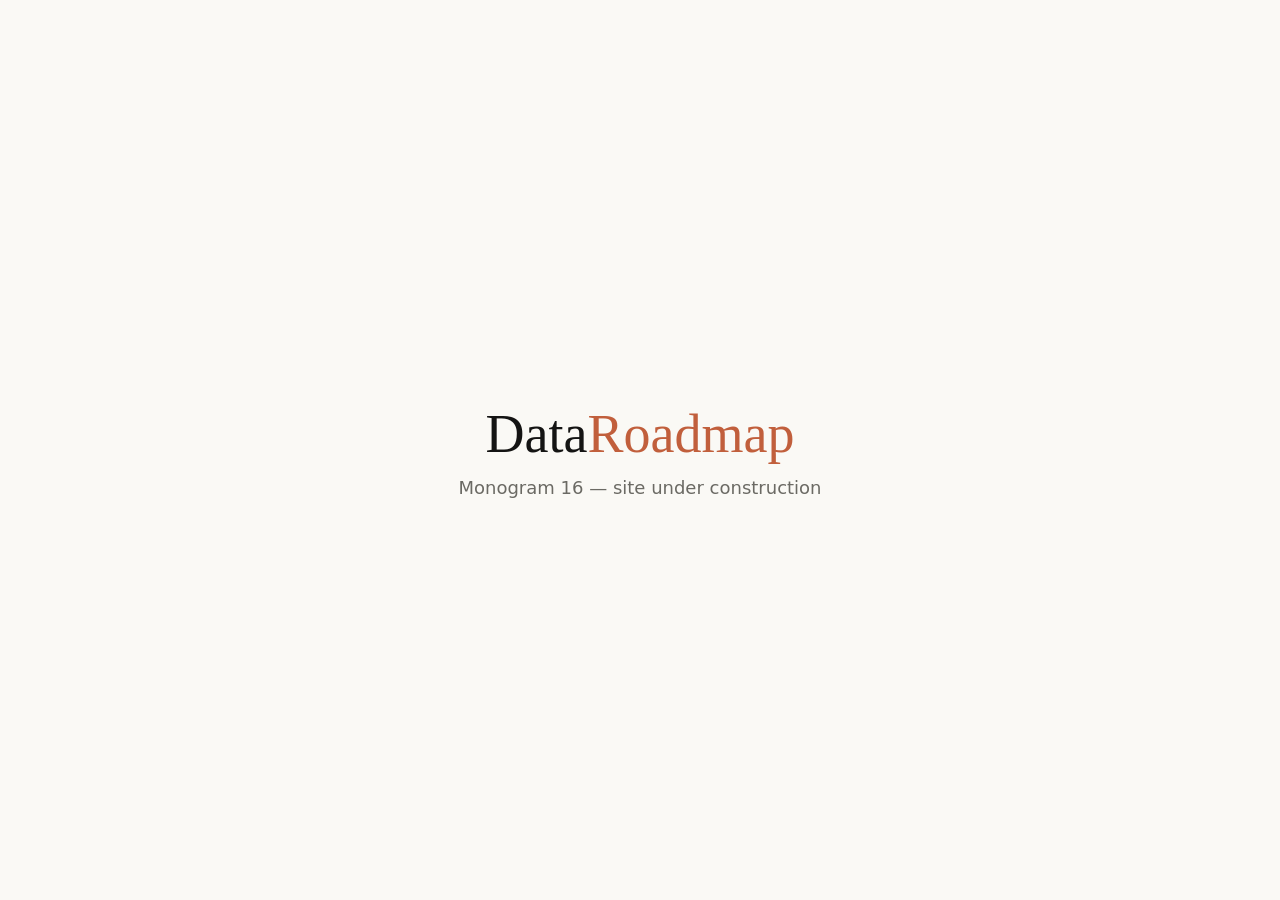
==== index.html @ 4e62c5b9 "First page" ====
<!DOCTYPE html>
<html lang="en">
<head>
  <meta charset="utf-8">
  <meta name="viewport" content="width=device-width, initial-scale=1">
  <title>DataRoadmap</title>
  <style>
    body { margin:0; background:#faf9f5; color:#141413; min-height:100vh;
           display:grid; place-items:center; text-align:center;
           font-family:"Segoe UI", system-ui, sans-serif; }
    h1 { font-family:Georgia, serif; font-weight:500; font-size:54px; margin:0 0 12px; }
    span { color:#c15f3c; }
    p { color:#6b6a64; font-size:18px; margin:0; }
  </style>
</head>
<body>
  <main>
    <h1>Data<span>Roadmap</span></h1>
    <p>Monogram 16 — site under construction</p>
  </main>
</body>
</html>
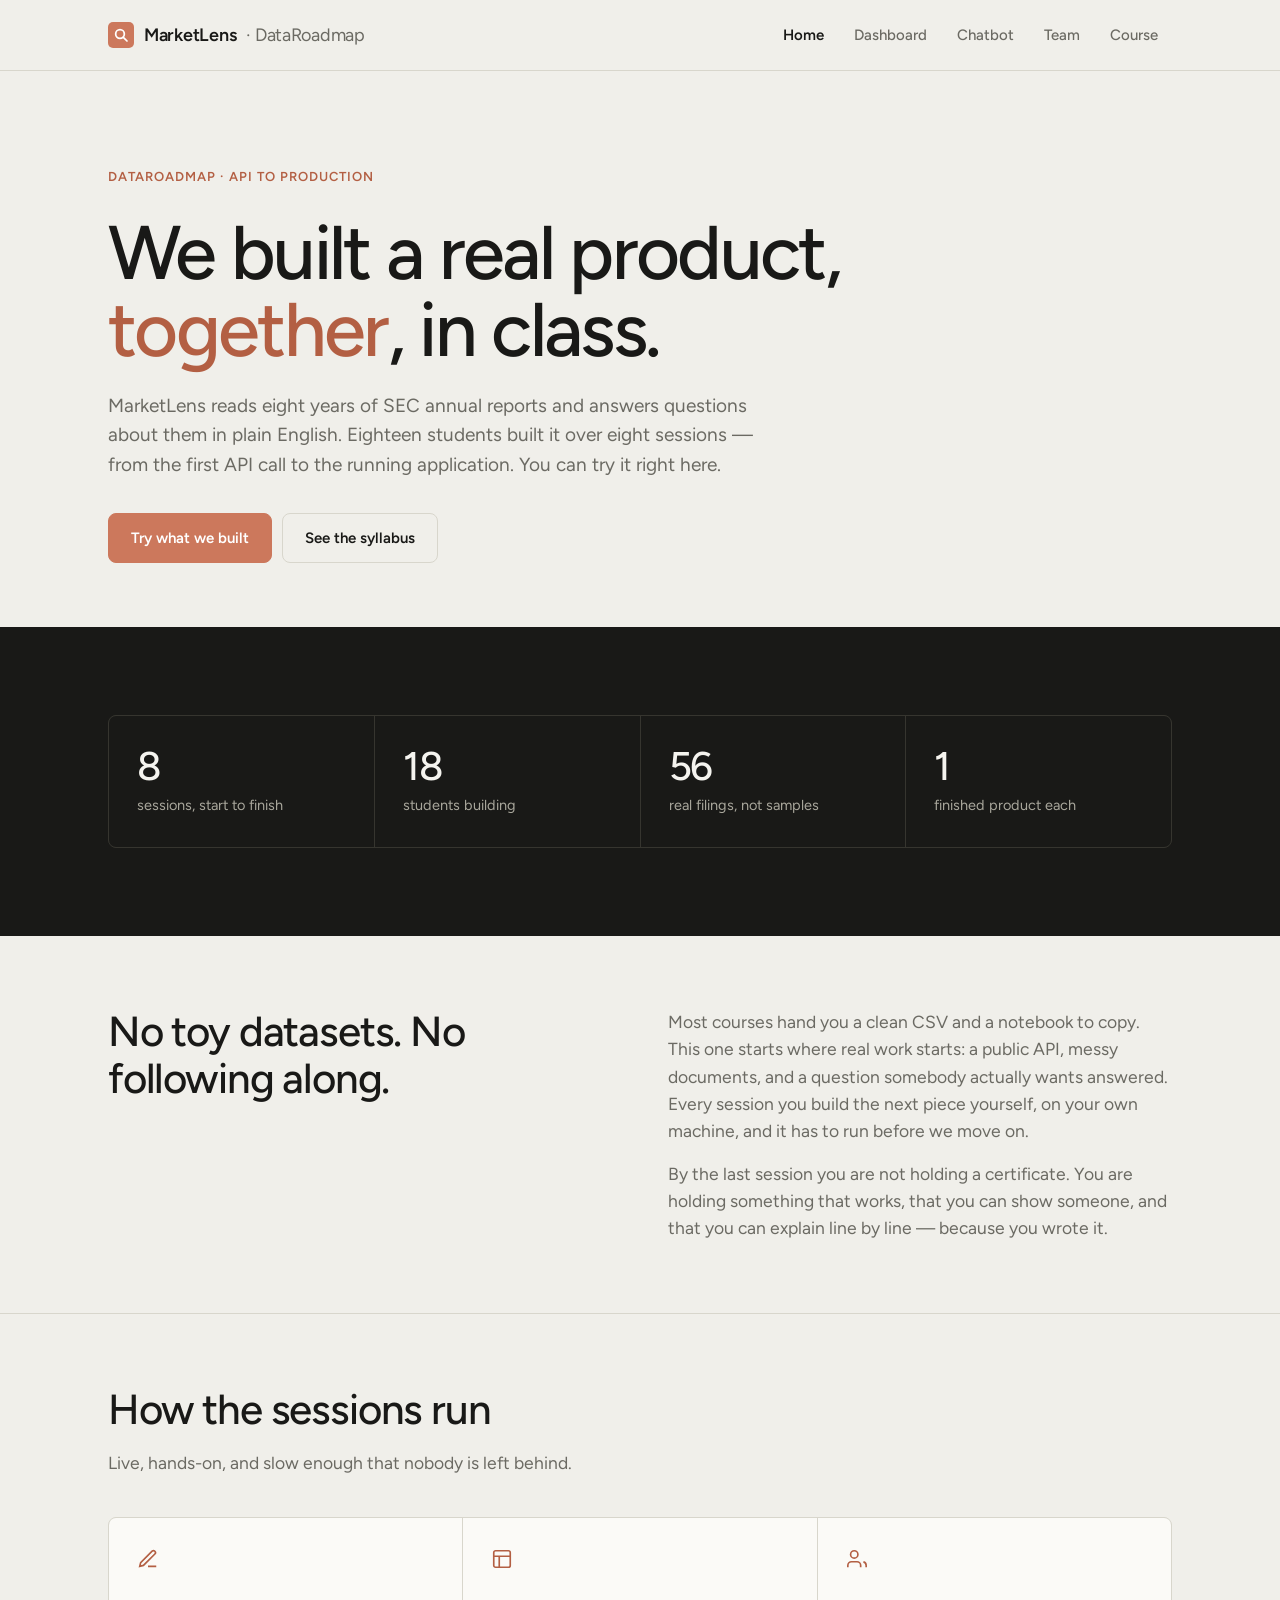
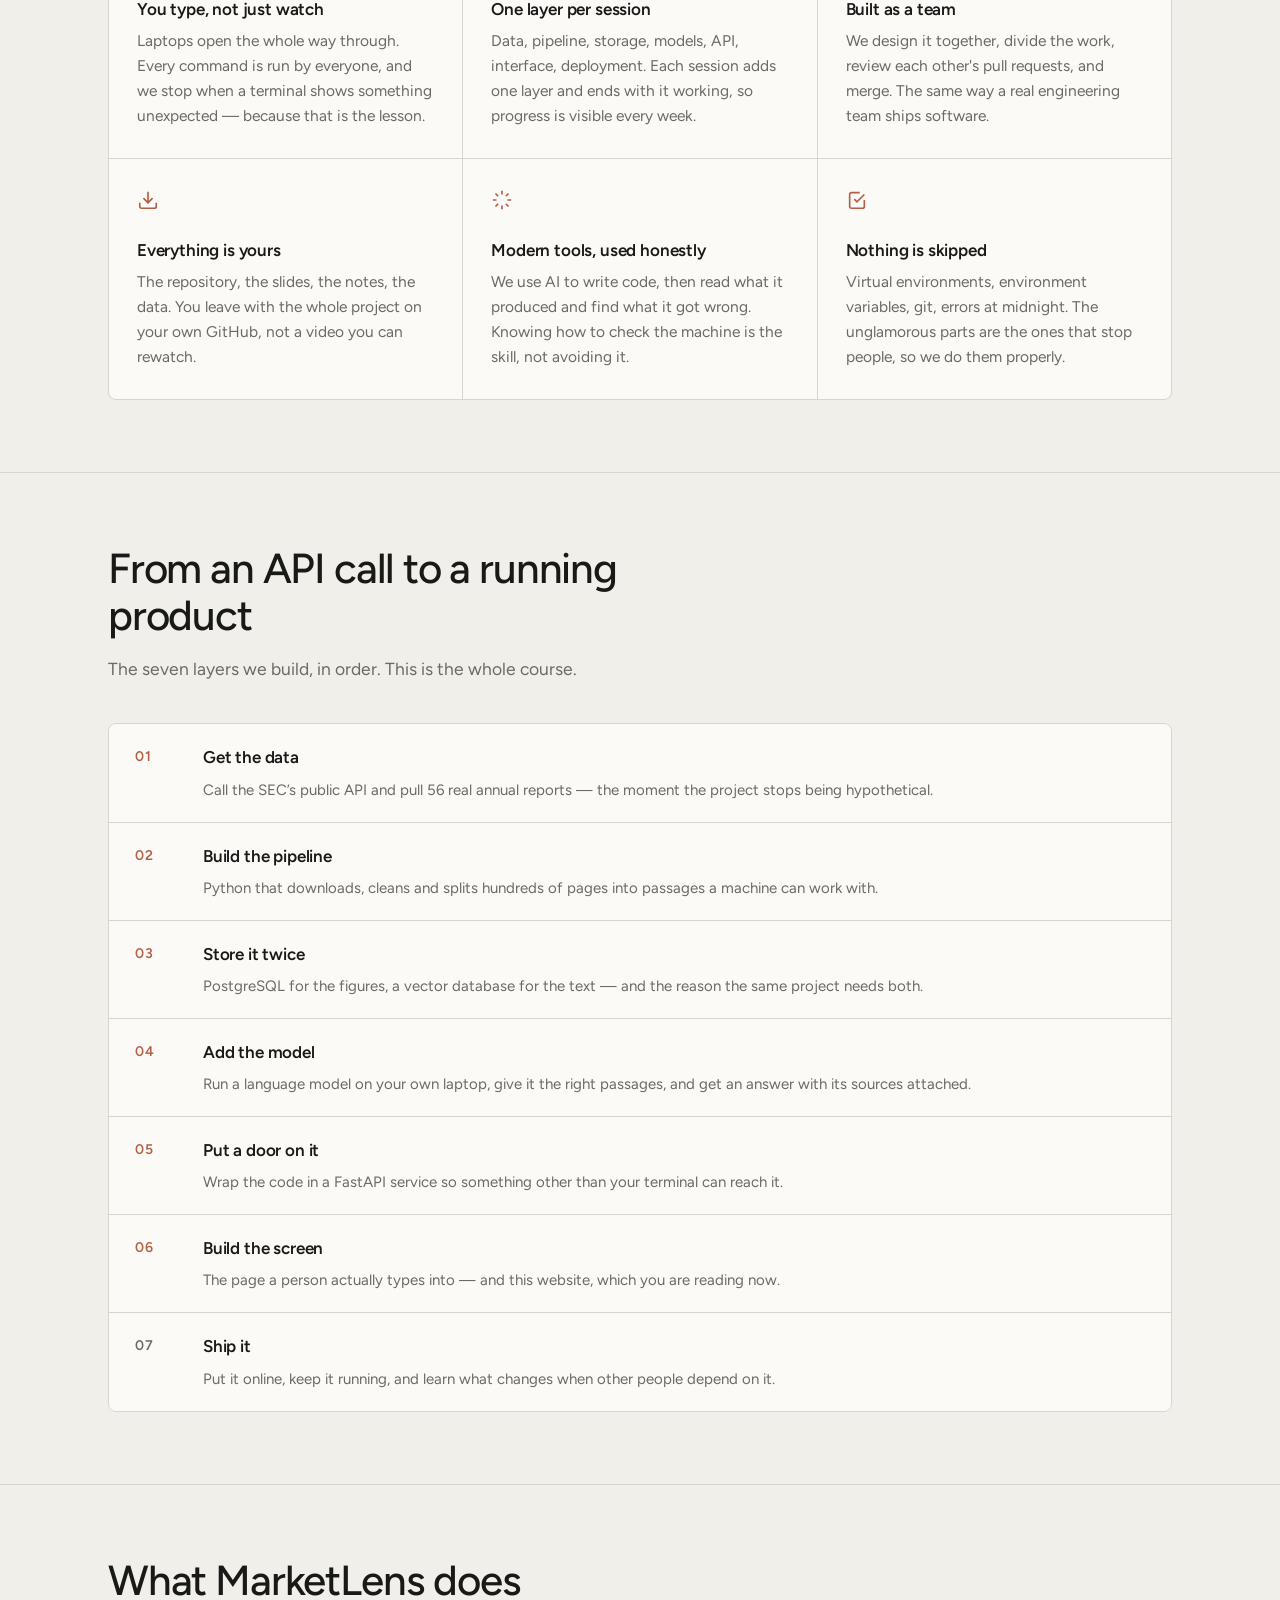
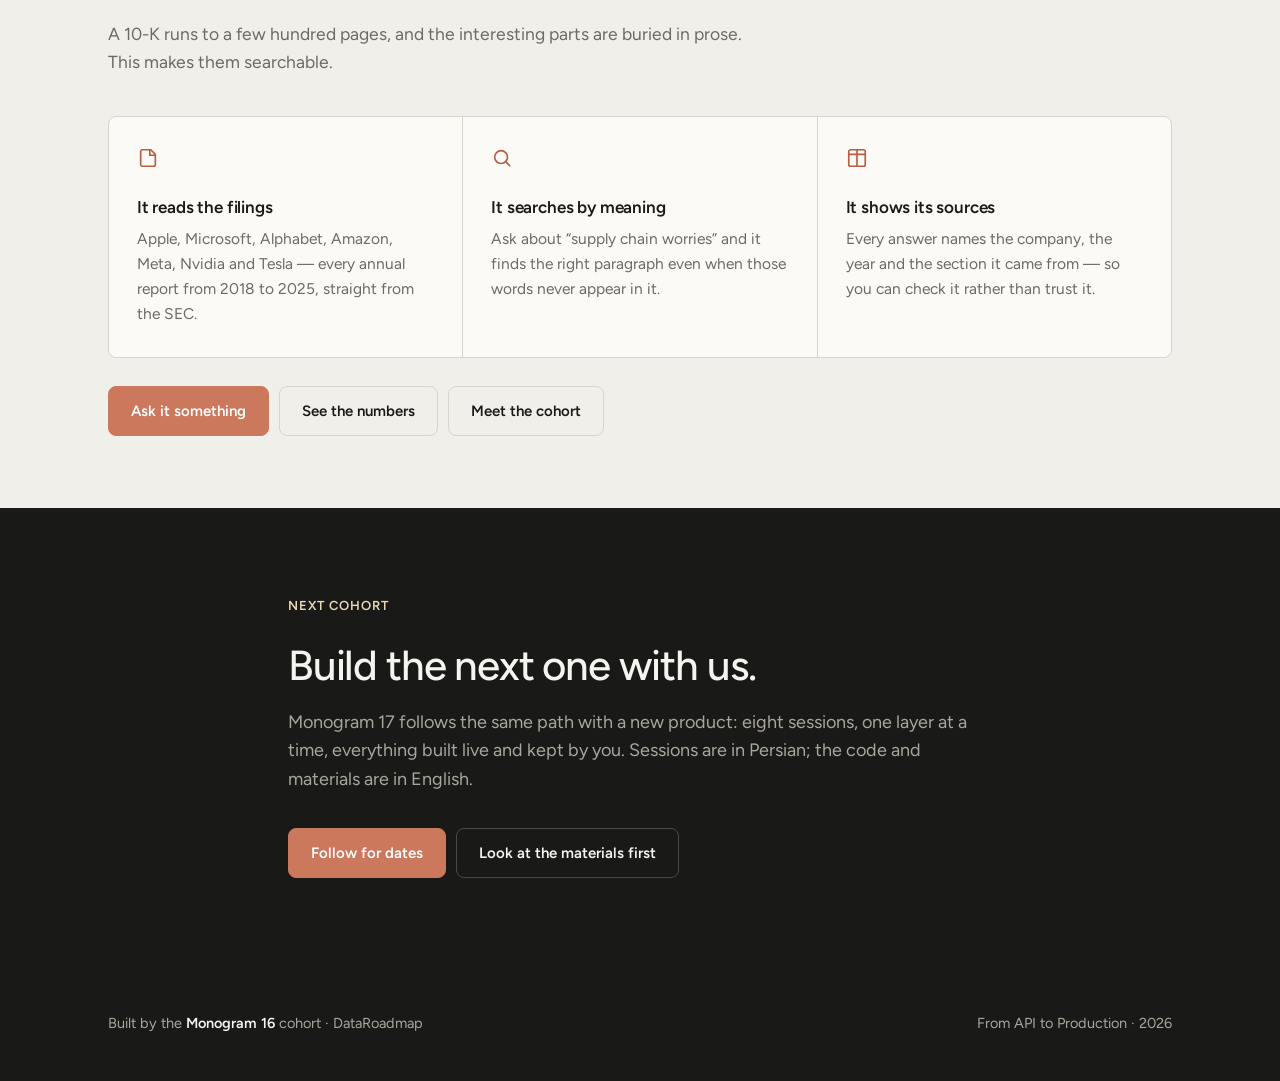
==== commit 2c8d7405: "The MarketLens site" ====
--- a/index.html
+++ b/index.html
@@ -3,20 +3,182 @@
 <head>
   <meta charset="utf-8">
   <meta name="viewport" content="width=device-width, initial-scale=1">
-  <title>DataRoadmap</title>
+  <title>MarketLens · Built in class at DataRoadmap</title>
+  <meta name="description" content="MarketLens answers questions about SEC 10-K filings in plain English. It was built session by session, together, by the Monogram 16 cohort of API to Production at DataRoadmap.">
+  <link rel="preconnect" href="https://fonts.gstatic.com" crossorigin>
+  <link rel="stylesheet" href="https://fonts.googleapis.com/css2?family=Figtree:wght@400;500;600;700&display=swap">
+  <link rel="stylesheet" href="assets/styles.css">
   <style>
-    body { margin:0; background:#faf9f5; color:#141413; min-height:100vh;
-           display:grid; place-items:center; text-align:center;
-           font-family:"Segoe UI", system-ui, sans-serif; }
-    h1 { font-family:Georgia, serif; font-weight:500; font-size:54px; margin:0 0 12px; }
-    span { color:#c15f3c; }
-    p { color:#6b6a64; font-size:18px; margin:0; }
+    .band .card .stat { color: var(--on-dark); }
+    .band .card .stat-label { color: var(--on-dark-muted); }
+    .split { display: grid; grid-template-columns: 1fr 1fr; gap: 56px; align-items: start; }
+    @media (max-width: 860px) { .split { grid-template-columns: 1fr; gap: 32px; } }
   </style>
 </head>
-<body>
-  <main>
-    <h1>Data<span>Roadmap</span></h1>
-    <p>Monogram 16 — site under construction</p>
-  </main>
+<body data-page="home">
+<div id="nav"></div>
+
+<header class="hero">
+  <div class="wrap">
+    <span class="eyebrow">DataRoadmap · API to Production</span>
+    <h1>We built a real product, <em>together</em>, in class.</h1>
+    <p class="lead">
+      MarketLens reads eight years of SEC annual reports and answers questions about them
+      in plain English. Eighteen students built it over eight sessions — from the first
+      API call to the running application. You can try it right here.
+    </p>
+    <div class="btns">
+      <a class="btn primary" href="chat.html">Try what we built</a>
+      <a class="btn" href="materials.html">See the syllabus</a>
+    </div>
+  </div>
+</header>
+
+<section class="band">
+  <div class="wrap">
+    <div class="grid four">
+      <div class="card"><p class="stat">8</p><p class="stat-label">sessions, start to finish</p></div>
+      <div class="card"><p class="stat">18</p><p class="stat-label">students building</p></div>
+      <div class="card"><p class="stat">56</p><p class="stat-label">real filings, not samples</p></div>
+      <div class="card"><p class="stat">1</p><p class="stat-label">finished product each</p></div>
+    </div>
+  </div>
+</section>
+
+<section class="section plain">
+  <div class="wrap">
+    <div class="split">
+      <div>
+        <h2>No toy datasets. No following along.</h2>
+      </div>
+      <div>
+        <p class="lead" style="font-size:17.5px">
+          Most courses hand you a clean CSV and a notebook to copy. This one starts where
+          real work starts: a public API, messy documents, and a question somebody actually
+          wants answered. Every session you build the next piece yourself, on your own
+          machine, and it has to run before we move on.
+        </p>
+        <p class="lead" style="font-size:17.5px;margin-top:16px">
+          By the last session you are not holding a certificate. You are holding something
+          that works, that you can show someone, and that you can explain line by line —
+          because you wrote it.
+        </p>
+      </div>
+    </div>
+  </div>
+</section>
+
+<section class="section">
+  <div class="wrap">
+    <div class="section-head">
+      <h2>How the sessions run</h2>
+      <p>Live, hands-on, and slow enough that nobody is left behind.</p>
+    </div>
+
+    <div class="grid three">
+      <div class="card">
+        <div class="card-icon"><svg viewBox="0 0 24 24"><path d="M12 20h9"></path><path d="M16.5 3.5a2.12 2.12 0 0 1 3 3L7 19l-4 1 1-4Z"></path></svg></div>
+        <h3>You type, not just watch</h3>
+        <p>Laptops open the whole way through. Every command is run by everyone, and we stop when a terminal shows something unexpected — because that is the lesson.</p>
+      </div>
+      <div class="card">
+        <div class="card-icon"><svg viewBox="0 0 24 24"><rect x="3" y="3" width="18" height="18" rx="2"></rect><path d="M3 9h18M9 21V9"></path></svg></div>
+        <h3>One layer per session</h3>
+        <p>Data, pipeline, storage, models, API, interface, deployment. Each session adds one layer and ends with it working, so progress is visible every week.</p>
+      </div>
+      <div class="card">
+        <div class="card-icon"><svg viewBox="0 0 24 24"><path d="M16 21v-2a4 4 0 0 0-4-4H6a4 4 0 0 0-4 4v2"></path><circle cx="9" cy="7" r="4"></circle><path d="M22 21v-2a4 4 0 0 0-3-3.87"></path></svg></div>
+        <h3>Built as a team</h3>
+        <p>We design it together, divide the work, review each other's pull requests, and merge. The same way a real engineering team ships software.</p>
+      </div>
+      <div class="card">
+        <div class="card-icon"><svg viewBox="0 0 24 24"><path d="M21 15v4a2 2 0 0 1-2 2H5a2 2 0 0 1-2-2v-4"></path><path d="M7 10l5 5 5-5M12 15V3"></path></svg></div>
+        <h3>Everything is yours</h3>
+        <p>The repository, the slides, the notes, the data. You leave with the whole project on your own GitHub, not a video you can rewatch.</p>
+      </div>
+      <div class="card">
+        <div class="card-icon"><svg viewBox="0 0 24 24"><path d="M12 2v4M12 18v4M4.9 4.9l2.9 2.9M16.2 16.2l2.9 2.9M2 12h4M18 12h4M4.9 19.1l2.9-2.9M16.2 7.8l2.9-2.9"></path></svg></div>
+        <h3>Modern tools, used honestly</h3>
+        <p>We use AI to write code, then read what it produced and find what it got wrong. Knowing how to check the machine is the skill, not avoiding it.</p>
+      </div>
+      <div class="card">
+        <div class="card-icon"><svg viewBox="0 0 24 24"><path d="m9 11 3 3 8-8"></path><path d="M20 12v7a2 2 0 0 1-2 2H6a2 2 0 0 1-2-2V6a2 2 0 0 1 2-2h9"></path></svg></div>
+        <h3>Nothing is skipped</h3>
+        <p>Virtual environments, environment variables, git, errors at midnight. The unglamorous parts are the ones that stop people, so we do them properly.</p>
+      </div>
+    </div>
+  </div>
+</section>
+
+<section class="section">
+  <div class="wrap">
+    <div class="section-head">
+      <h2>From an API call to a running product</h2>
+      <p>The seven layers we build, in order. This is the whole course.</p>
+    </div>
+
+    <div class="steps">
+      <div class="step done"><span class="step-n">01</span><div><h3>Get the data</h3><p>Call the SEC’s public API and pull 56 real annual reports — the moment the project stops being hypothetical.</p></div></div>
+      <div class="step done"><span class="step-n">02</span><div><h3>Build the pipeline</h3><p>Python that downloads, cleans and splits hundreds of pages into passages a machine can work with.</p></div></div>
+      <div class="step done"><span class="step-n">03</span><div><h3>Store it twice</h3><p>PostgreSQL for the figures, a vector database for the text — and the reason the same project needs both.</p></div></div>
+      <div class="step done"><span class="step-n">04</span><div><h3>Add the model</h3><p>Run a language model on your own laptop, give it the right passages, and get an answer with its sources attached.</p></div></div>
+      <div class="step done"><span class="step-n">05</span><div><h3>Put a door on it</h3><p>Wrap the code in a FastAPI service so something other than your terminal can reach it.</p></div></div>
+      <div class="step done"><span class="step-n">06</span><div><h3>Build the screen</h3><p>The page a person actually types into — and this website, which you are reading now.</p></div></div>
+      <div class="step"><span class="step-n">07</span><div><h3>Ship it</h3><p>Put it online, keep it running, and learn what changes when other people depend on it.</p></div></div>
+    </div>
+  </div>
+</section>
+
+<section class="section">
+  <div class="wrap">
+    <div class="section-head">
+      <h2>What MarketLens does</h2>
+      <p>A 10-K runs to a few hundred pages, and the interesting parts are buried in prose. This makes them searchable.</p>
+    </div>
+
+    <div class="grid three">
+      <div class="card">
+        <div class="card-icon"><svg viewBox="0 0 24 24"><path d="M4 19V5a2 2 0 0 1 2-2h9l5 5v11a2 2 0 0 1-2 2H6a2 2 0 0 1-2-2Z"></path><path d="M14 3v6h6"></path></svg></div>
+        <h3>It reads the filings</h3>
+        <p>Apple, Microsoft, Alphabet, Amazon, Meta, Nvidia and Tesla — every annual report from 2018 to 2025, straight from the SEC.</p>
+      </div>
+      <div class="card">
+        <div class="card-icon"><svg viewBox="0 0 24 24"><circle cx="11" cy="11" r="7"></circle><path d="m16 16 5 5"></path></svg></div>
+        <h3>It searches by meaning</h3>
+        <p>Ask about “supply chain worries” and it finds the right paragraph even when those words never appear in it.</p>
+      </div>
+      <div class="card">
+        <div class="card-icon"><svg viewBox="0 0 24 24"><path d="M12 3v18M3 8h18"></path><path d="M5 21h14a2 2 0 0 0 2-2V5a2 2 0 0 0-2-2H5a2 2 0 0 0-2 2v14a2 2 0 0 0 2 2Z"></path></svg></div>
+        <h3>It shows its sources</h3>
+        <p>Every answer names the company, the year and the section it came from — so you can check it rather than trust it.</p>
+      </div>
+    </div>
+
+    <div class="btns" style="margin-top:28px">
+      <a class="btn primary" href="chat.html">Ask it something</a>
+      <a class="btn" href="dashboard.html">See the numbers</a>
+      <a class="btn" href="team.html">Meet the cohort</a>
+    </div>
+  </div>
+</section>
+
+<section class="band">
+  <div class="wrap narrow">
+    <span class="eyebrow">Next cohort</span>
+    <h2 style="max-width:24ch">Build the next one with us.</h2>
+    <p style="font-size:18px;max-width:60ch">
+      Monogram 17 follows the same path with a new product: eight sessions, one layer at a
+      time, everything built live and kept by you. Sessions are in Persian; the code and
+      materials are in English.
+    </p>
+    <div class="btns">
+      <a class="btn primary" href="https://instagram.com/dataroadmap" target="_blank" rel="noopener noreferrer">Follow for dates</a>
+      <a class="btn" href="materials.html" style="border-color:#4a4942;color:#f5f4ef">Look at the materials first</a>
+    </div>
+  </div>
+</section>
+
+<div id="foot"></div>
+<script src="assets/site.js"></script>
 </body>
-</html>+</html>
--- a/assets/styles.css
+++ b/assets/styles.css
@@ -0,0 +1,293 @@
+/* MarketLens — DataRoadmap
+   One stylesheet for the whole site. Edit colours here and every page follows. */
+
+:root {
+  --ivory: #f0efea;
+  --ivory-deep: #e6e4dc;
+  --paper: #fbfaf7;
+  --slate: #191917;
+  --slate-soft: #262622;
+  --clay: #cc785c;
+  --clay-deep: #b35f43;
+  --manila: #ebdbbc;
+  --line: #d8d6cc;
+  --line-dark: #36352f;
+  --ink: #191917;
+  --muted: #6b6a63;
+  --on-dark: #f5f4ef;
+  --on-dark-muted: #a9a79c;
+  --ok: #3f7a52;
+  --warn: #9a6b1a;
+  --bad: #a63f28;
+  --sans: Figtree, "Segoe UI", system-ui, -apple-system, "Helvetica Neue", Arial, sans-serif;
+  --mono: "SF Mono", "Cascadia Mono", Consolas, "Courier New", monospace;
+  --radius: 8px;
+
+  /* older names kept so page-level styles keep working */
+  --surface: var(--paper);
+  --soft: var(--ivory-deep);
+  --accent: var(--clay);
+  --accent-strong: var(--clay-deep);
+  --accent-tint: var(--manila);
+  --serif: var(--sans);
+  --shadow: none;
+}
+
+* { box-sizing: border-box; }
+html { scroll-behavior: smooth; }
+
+body {
+  margin: 0;
+  background: var(--ivory);
+  color: var(--ink);
+  font-family: var(--sans);
+  font-size: 16px;
+  line-height: 1.6;
+  -webkit-font-smoothing: antialiased;
+}
+
+.hidden { display: none !important; }
+.wrap { max-width: 1120px; margin: 0 auto; padding: 0 28px; }
+.narrow { max-width: 760px; }
+
+a { color: var(--clay-deep); text-decoration: none; }
+a:hover { text-decoration: underline; }
+
+/* ---------------------------------------------------------------- nav */
+.nav {
+  position: sticky;
+  top: 0;
+  z-index: 10;
+  background: var(--ivory);
+  border-bottom: 1px solid var(--line);
+}
+
+.nav-inner {
+  max-width: 1120px;
+  margin: 0 auto;
+  padding: 16px 28px;
+  display: flex;
+  align-items: center;
+  justify-content: space-between;
+  gap: 16px;
+}
+
+.brand {
+  display: flex;
+  align-items: center;
+  gap: 10px;
+  font-size: 18px;
+  font-weight: 600;
+  color: var(--ink);
+  letter-spacing: -.015em;
+}
+.brand:hover { text-decoration: none; }
+.brand span { color: var(--muted); font-weight: 400; }
+
+.logo {
+  width: 26px; height: 26px;
+  border-radius: 5px;
+  background: var(--clay);
+  display: grid; place-items: center;
+  flex: none;
+}
+.logo svg { width: 16px; height: 16px; stroke: #fff; fill: none; }
+
+.nav-links { display: flex; align-items: center; gap: 2px; flex-wrap: wrap; }
+
+.nav-links a {
+  color: var(--muted);
+  font-size: 15px;
+  font-weight: 500;
+  padding: 7px 14px;
+  border-radius: 6px;
+}
+.nav-links a:hover { color: var(--ink); background: var(--ivory-deep); text-decoration: none; }
+.nav-links a.active { color: var(--ink); font-weight: 600; }
+
+/* ---------------------------------------------------------------- type */
+.hero { padding: 96px 0 64px; }
+.hero.center { text-align: center; }
+
+.eyebrow {
+  display: block;
+  font-size: 13px;
+  font-weight: 600;
+  letter-spacing: .08em;
+  text-transform: uppercase;
+  color: var(--clay-deep);
+  margin-bottom: 26px;
+}
+
+h1 {
+  font-weight: 500;
+  letter-spacing: -.035em;
+  font-size: clamp(42px, 7vw, 76px);
+  line-height: 1.02;
+  margin: 0 0 22px;
+  max-width: 16ch;
+}
+.hero.center h1 { margin-left: auto; margin-right: auto; }
+h1 em { font-style: normal; color: var(--clay-deep); }
+
+.lead {
+  max-width: 56ch;
+  margin: 0;
+  color: var(--muted);
+  font-size: 19px;
+  line-height: 1.55;
+}
+.hero.center .lead { margin-left: auto; margin-right: auto; }
+
+h2 {
+  font-weight: 500;
+  letter-spacing: -.028em;
+  font-size: clamp(28px, 3.8vw, 42px);
+  line-height: 1.12;
+  margin: 0 0 16px;
+  max-width: 20ch;
+}
+
+h3 { font-size: 17px; font-weight: 600; margin: 0 0 6px; letter-spacing: -.01em; }
+
+.section { padding: 72px 0; border-top: 1px solid var(--line); }
+.section.plain { border-top: 0; }
+.section-head { margin-bottom: 40px; }
+.section-head p { color: var(--muted); margin: 0; max-width: 60ch; font-size: 17.5px; }
+
+/* a full-width dark band, the way anthropic.com breaks up a page */
+.band {
+  background: var(--slate);
+  color: var(--on-dark);
+  padding: 88px 0;
+}
+.band h2 { color: var(--on-dark); }
+.band p { color: var(--on-dark-muted); }
+.band .eyebrow { color: var(--manila); }
+.band .grid { background: var(--line-dark); border-color: var(--line-dark); }
+.band .card { background: var(--slate); border-color: var(--line-dark); }
+.band .card h3 { color: var(--on-dark); }
+.band .card p { color: var(--on-dark-muted); }
+
+/* ---------------------------------------------------------------- buttons */
+.btns { display: flex; gap: 10px; flex-wrap: wrap; margin-top: 34px; }
+.hero.center .btns { justify-content: center; }
+
+.btn {
+  display: inline-flex;
+  align-items: center;
+  gap: 8px;
+  font: inherit;
+  font-size: 15px;
+  font-weight: 600;
+  cursor: pointer;
+  border-radius: var(--radius);
+  padding: 12px 22px;
+  border: 1px solid var(--line);
+  background: transparent;
+  color: var(--ink);
+  transition: background .12s, border-color .12s, color .12s;
+}
+.btn:hover { background: var(--ivory-deep); text-decoration: none; }
+
+.btn.primary { background: var(--clay); border-color: var(--clay); color: #fff; }
+.btn.primary:hover { background: var(--clay-deep); border-color: var(--clay-deep); }
+.btn:disabled { opacity: .45; cursor: wait; }
+
+/* ---------------------------------------------------------------- cards */
+.grid { display: grid; gap: 1px; background: var(--line); border: 1px solid var(--line); border-radius: var(--radius); overflow: hidden; }
+.grid.two { grid-template-columns: repeat(2, 1fr); }
+.grid.three { grid-template-columns: repeat(3, 1fr); }
+.grid.four { grid-template-columns: repeat(4, 1fr); }
+
+/* loose grids keep their own gaps instead of the hairline sheet */
+.grid.loose { gap: 14px; background: none; border: 0; border-radius: 0; overflow: visible; }
+
+.card {
+  background: var(--paper);
+  padding: 30px 28px;
+}
+.grid.loose .card { border: 1px solid var(--line); border-radius: var(--radius); }
+.card p { color: var(--muted); margin: 0; font-size: 15.5px; }
+.card p + p { margin-top: 10px; }
+
+a.card { color: inherit; display: block; transition: background .14s; }
+a.card:hover { text-decoration: none; background: var(--ivory-deep); }
+
+.card-icon { margin-bottom: 18px; }
+.card-icon svg { width: 22px; height: 22px; stroke: var(--clay-deep); fill: none; stroke-width: 1.8; }
+.band .card-icon svg { stroke: var(--manila); }
+
+.card .stat { font-size: 40px; font-weight: 500; letter-spacing: -.03em; line-height: 1; margin: 0 0 8px; color: var(--ink); }
+.card .stat-label { color: var(--muted); font-size: 14.5px; margin: 0; }
+
+/* ---------------------------------------------------------------- steps */
+.steps { display: grid; gap: 0; border: 1px solid var(--line); border-radius: var(--radius); overflow: hidden; }
+.step {
+  display: grid;
+  grid-template-columns: 54px 1fr;
+  gap: 14px;
+  align-items: start;
+  background: var(--paper);
+  border-bottom: 1px solid var(--line);
+  padding: 20px 26px;
+}
+.step:last-child { border-bottom: 0; }
+.step-n { color: var(--muted); font-size: 14px; font-weight: 600; padding-top: 2px; letter-spacing: .04em; }
+.step.done .step-n { color: var(--clay-deep); }
+.step p { margin: 3px 0 0; color: var(--muted); font-size: 15px; }
+
+/* ---------------------------------------------------------------- pills */
+.pill {
+  display: inline-flex; align-items: center; gap: 8px;
+  font-size: 13px; font-weight: 500; color: var(--muted);
+  border: 1px solid var(--line); background: var(--paper);
+  padding: 5px 13px; border-radius: 999px;
+}
+.dot { width: 7px; height: 7px; border-radius: 50%; background: var(--muted); flex: none; }
+.pill.ok .dot { background: var(--ok); }
+.pill.warn .dot { background: var(--warn); }
+.pill.bad .dot { background: var(--bad); }
+
+.badge { font-size: 12px; font-weight: 600; color: var(--muted); background: var(--ivory-deep); border-radius: 5px; padding: 3px 9px; }
+.badge.accent { color: var(--clay-deep); background: var(--manila); }
+
+.tag {
+  display: inline-block;
+  font-size: 12.5px; font-weight: 500;
+  color: var(--muted); background: var(--ivory-deep);
+  border-radius: 5px; padding: 2px 9px; margin: 0 4px 4px 0;
+}
+
+/* ---------------------------------------------------------------- footer */
+footer {
+  background: var(--slate);
+  color: var(--on-dark-muted);
+  padding: 46px 0;
+  font-size: 14.5px;
+}
+.foot-inner { display: flex; justify-content: space-between; gap: 20px; flex-wrap: wrap; }
+footer b { color: var(--on-dark); font-weight: 600; }
+
+/* ---------------------------------------------------------------- utility */
+.mono { font-family: var(--mono); font-size: .92em; }
+.note {
+  background: var(--manila);
+  border-radius: var(--radius);
+  padding: 20px 24px;
+  font-size: 15.5px;
+  color: #4a3a22;
+}
+.note b { color: #2e2415; }
+.note a { color: var(--clay-deep); text-decoration: underline; }
+
+@media (max-width: 900px) {
+  .grid.three, .grid.four { grid-template-columns: repeat(2, 1fr); }
+}
+@media (max-width: 640px) {
+  .grid.two, .grid.three, .grid.four { grid-template-columns: 1fr; }
+  .nav-links a { padding: 6px 10px; font-size: 14px; }
+  .brand span { display: none; }
+  .hero { padding: 60px 0 44px; }
+  .section, .band { padding: 52px 0; }
+}
